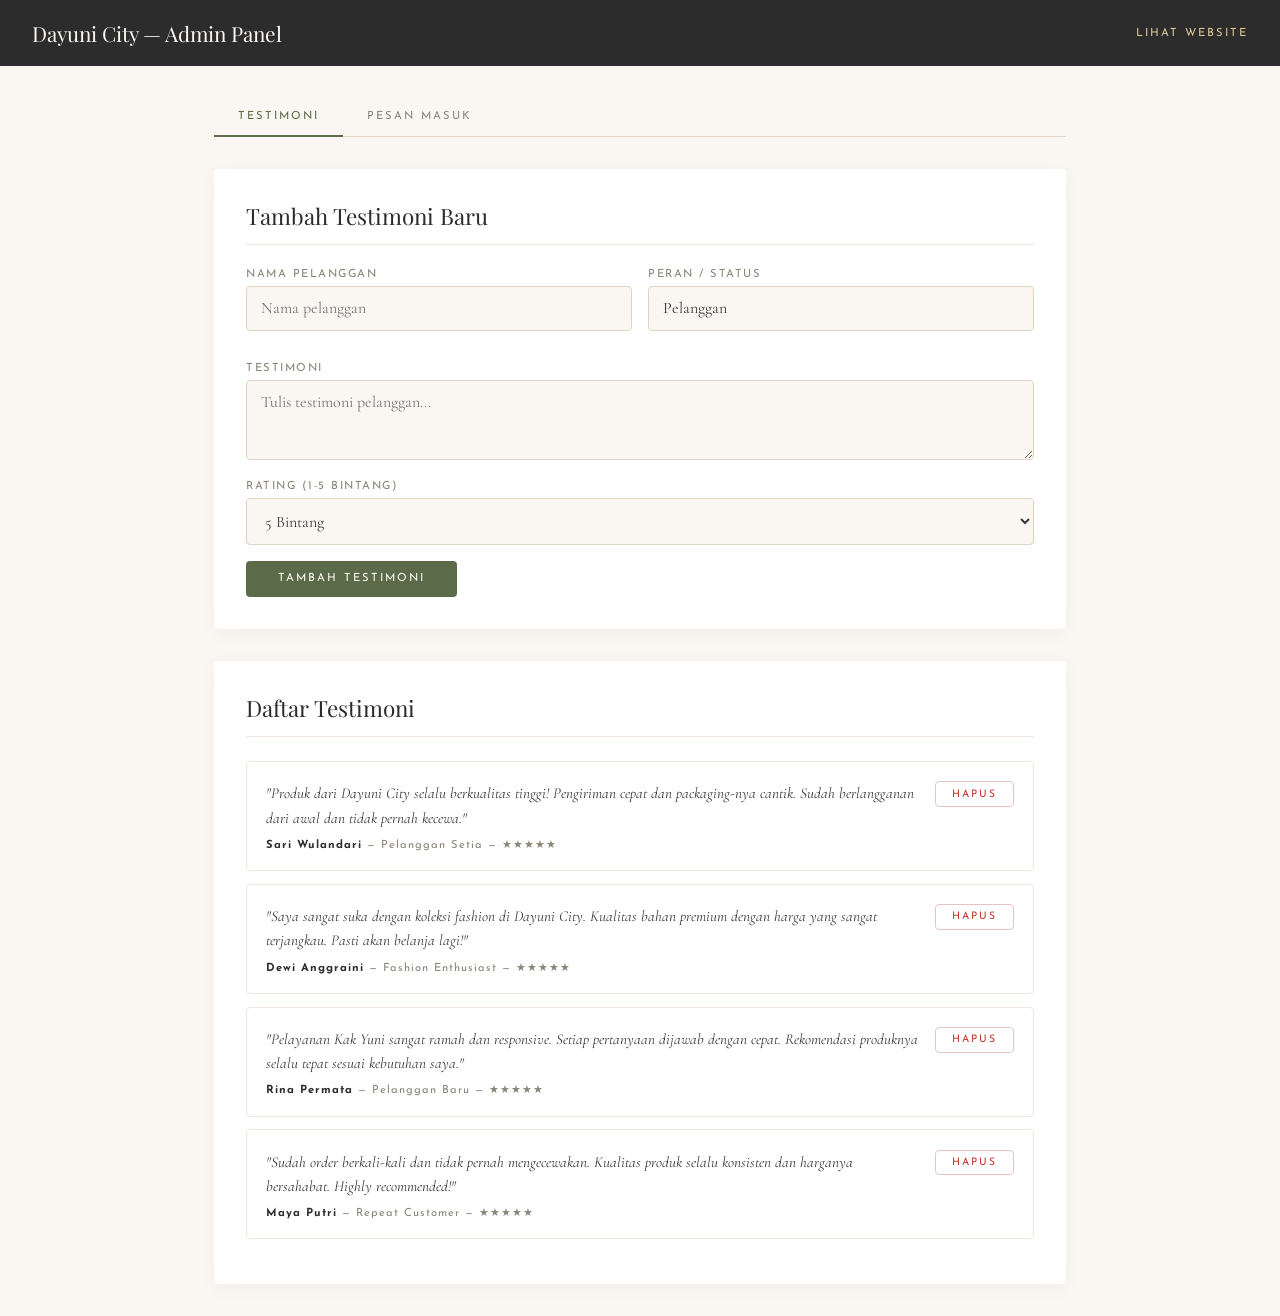
==== admin.html @ 839a608d "Initial Dayuni City website - elegant botanical theme" ====
<!DOCTYPE html>
<html lang="id">
<head>
  <meta charset="UTF-8">
  <meta name="viewport" content="width=device-width, initial-scale=1.0">
  <title>Admin — Dayuni City Testimoni</title>
  <meta name="robots" content="noindex, nofollow">
  <link rel="preconnect" href="https://fonts.googleapis.com">
  <link rel="preconnect" href="https://fonts.gstatic.com" crossorigin>
  <link href="https://fonts.googleapis.com/css2?family=Cormorant+Garamond:wght@300;400;500&family=Josefin+Sans:wght@300;400;500&family=Playfair+Display:wght@400;500;600&display=swap" rel="stylesheet">
  <style>
    :root {
      --cream: #FAF7F2;
      --ivory: #FFFDF8;
      --olive: #5B6B4A;
      --olive-dark: #47553A;
      --olive-light: #8B9E7C;
      --gold: #C9A96E;
      --gold-light: #DFC89A;
      --charcoal: #2C2C2C;
      --text: #3A3A3A;
      --text-muted: #8A8578;
      --blush: #F0E6DA;
      --blush-dark: #E2D4C4;
      --white: #FFFFFF;
      --radius: 4px;
      --font-display: 'Playfair Display', serif;
      --font-body: 'Cormorant Garamond', serif;
      --font-sans: 'Josefin Sans', sans-serif;
    }

    * { margin: 0; padding: 0; box-sizing: border-box; }

    body {
      font-family: var(--font-body);
      background: var(--cream);
      color: var(--text);
      min-height: 100vh;
    }

    .admin-header {
      background: var(--charcoal);
      color: var(--cream);
      padding: 1.2rem 2rem;
      display: flex;
      justify-content: space-between;
      align-items: center;
    }

    .admin-header h1 {
      font-family: var(--font-display);
      font-size: 1.3rem;
      font-weight: 400;
    }

    .admin-header a {
      font-family: var(--font-sans);
      font-size: 0.7rem;
      letter-spacing: 2px;
      text-transform: uppercase;
      color: var(--gold-light);
      text-decoration: none;
    }

    .admin-container {
      max-width: 900px;
      margin: 2rem auto;
      padding: 0 1.5rem;
    }

    .admin-section {
      background: var(--white);
      border-radius: var(--radius);
      padding: 2rem;
      margin-bottom: 2rem;
      box-shadow: 0 4px 20px rgba(0,0,0,0.04);
    }

    .admin-section h2 {
      font-family: var(--font-display);
      font-size: 1.4rem;
      font-weight: 400;
      margin-bottom: 1.5rem;
      color: var(--charcoal);
      padding-bottom: 0.8rem;
      border-bottom: 1px solid var(--blush);
    }

    .form-row {
      display: grid;
      grid-template-columns: 1fr 1fr;
      gap: 1rem;
      margin-bottom: 1rem;
    }

    .form-group {
      margin-bottom: 1rem;
    }

    .form-group label {
      display: block;
      font-family: var(--font-sans);
      font-size: 0.7rem;
      letter-spacing: 1.5px;
      text-transform: uppercase;
      color: var(--text-muted);
      margin-bottom: 0.4rem;
    }

    .form-group input,
    .form-group textarea,
    .form-group select {
      width: 100%;
      font-family: var(--font-body);
      font-size: 1rem;
      padding: 0.7rem 0.9rem;
      border: 1px solid var(--blush-dark);
      border-radius: var(--radius);
      background: var(--cream);
      color: var(--text);
      outline: none;
    }

    .form-group input:focus,
    .form-group textarea:focus {
      border-color: var(--olive-light);
    }

    .form-group textarea { resize: vertical; min-height: 80px; }

    .btn {
      font-family: var(--font-sans);
      font-size: 0.7rem;
      letter-spacing: 2px;
      text-transform: uppercase;
      padding: 0.8rem 2rem;
      border: none;
      border-radius: var(--radius);
      cursor: pointer;
      transition: all 0.3s ease;
    }

    .btn-add {
      background: var(--olive);
      color: var(--ivory);
    }

    .btn-add:hover { background: var(--olive-dark); }

    .btn-delete {
      background: transparent;
      color: #c0392b;
      border: 1px solid #e8c4c0;
      padding: 0.4rem 1rem;
      font-size: 0.65rem;
    }

    .btn-delete:hover {
      background: #c0392b;
      color: white;
    }

    .testimonial-list {
      list-style: none;
    }

    .testimonial-item {
      padding: 1.2rem;
      border: 1px solid var(--blush);
      border-radius: var(--radius);
      margin-bottom: 0.8rem;
      display: flex;
      justify-content: space-between;
      align-items: flex-start;
      gap: 1rem;
    }

    .testimonial-item-content {
      flex: 1;
    }

    .testimonial-item-text {
      font-style: italic;
      font-size: 0.95rem;
      color: var(--text);
      margin-bottom: 0.5rem;
      line-height: 1.6;
    }

    .testimonial-item-meta {
      font-family: var(--font-sans);
      font-size: 0.7rem;
      color: var(--text-muted);
      letter-spacing: 1px;
    }

    .testimonial-item-meta strong {
      color: var(--charcoal);
    }

    .empty-state {
      text-align: center;
      padding: 2rem;
      color: var(--text-muted);
      font-style: italic;
    }

    /* Messages section */
    .message-item {
      padding: 1.2rem;
      border: 1px solid var(--blush);
      border-radius: var(--radius);
      margin-bottom: 0.8rem;
    }

    .message-header {
      display: flex;
      justify-content: space-between;
      align-items: center;
      margin-bottom: 0.5rem;
    }

    .message-from {
      font-family: var(--font-display);
      font-weight: 500;
      color: var(--charcoal);
    }

    .message-date {
      font-family: var(--font-sans);
      font-size: 0.65rem;
      color: var(--text-muted);
      letter-spacing: 1px;
    }

    .message-email {
      font-size: 0.85rem;
      color: var(--olive);
      margin-bottom: 0.3rem;
    }

    .message-subject {
      font-family: var(--font-sans);
      font-size: 0.7rem;
      letter-spacing: 1px;
      text-transform: uppercase;
      color: var(--gold-dark);
      margin-bottom: 0.5rem;
    }

    .message-body {
      font-size: 0.95rem;
      line-height: 1.6;
      color: var(--text);
    }

    .tab-nav {
      display: flex;
      gap: 0;
      margin-bottom: 2rem;
      border-bottom: 1px solid var(--blush-dark);
    }

    .tab-btn {
      font-family: var(--font-sans);
      font-size: 0.7rem;
      letter-spacing: 2px;
      text-transform: uppercase;
      padding: 0.8rem 1.5rem;
      border: none;
      background: none;
      cursor: pointer;
      color: var(--text-muted);
      border-bottom: 2px solid transparent;
      margin-bottom: -1px;
      transition: all 0.3s ease;
    }

    .tab-btn.active {
      color: var(--olive);
      border-bottom-color: var(--olive);
    }

    .tab-content { display: none; }
    .tab-content.active { display: block; }

    @media (max-width: 600px) {
      .form-row { grid-template-columns: 1fr; }
      .admin-container { padding: 0 1rem; }
      .admin-section { padding: 1.5rem; }
    }
  </style>
</head>
<body>

  <header class="admin-header">
    <h1>Dayuni City — Admin Panel</h1>
    <a href="index.html">Lihat Website</a>
  </header>

  <div class="admin-container">

    <div class="tab-nav">
      <button class="tab-btn active" data-tab="testimoni">Testimoni</button>
      <button class="tab-btn" data-tab="pesan">Pesan Masuk</button>
    </div>

    <!-- Testimonials Tab -->
    <div class="tab-content active" id="tab-testimoni">
      <div class="admin-section">
        <h2>Tambah Testimoni Baru</h2>
        <form id="addTestimonialForm">
          <div class="form-row">
            <div class="form-group">
              <label>Nama Pelanggan</label>
              <input type="text" id="tName" required placeholder="Nama pelanggan">
            </div>
            <div class="form-group">
              <label>Peran / Status</label>
              <input type="text" id="tRole" placeholder="contoh: Pelanggan Setia" value="Pelanggan">
            </div>
          </div>
          <div class="form-group">
            <label>Testimoni</label>
            <textarea id="tText" required placeholder="Tulis testimoni pelanggan..."></textarea>
          </div>
          <div class="form-group">
            <label>Rating (1-5 bintang)</label>
            <select id="tStars">
              <option value="5">5 Bintang</option>
              <option value="4">4 Bintang</option>
              <option value="3">3 Bintang</option>
            </select>
          </div>
          <button type="submit" class="btn btn-add">Tambah Testimoni</button>
        </form>
      </div>

      <div class="admin-section">
        <h2>Daftar Testimoni</h2>
        <ul class="testimonial-list" id="testimonialList"></ul>
      </div>
    </div>

    <!-- Messages Tab -->
    <div class="tab-content" id="tab-pesan">
      <div class="admin-section">
        <h2>Pesan dari Formulir Kontak</h2>
        <div id="messagesList"></div>
      </div>
    </div>
  </div>

  <script>
    // Tab navigation
    document.querySelectorAll('.tab-btn').forEach(btn => {
      btn.addEventListener('click', () => {
        document.querySelectorAll('.tab-btn').forEach(b => b.classList.remove('active'));
        document.querySelectorAll('.tab-content').forEach(c => c.classList.remove('active'));
        btn.classList.add('active');
        document.getElementById('tab-' + btn.dataset.tab).classList.add('active');
      });
    });

    // Default testimonials
    const defaultTestimonials = [
      { text: 'Produk dari Dayuni City selalu berkualitas tinggi! Pengiriman cepat dan packaging-nya cantik. Sudah berlangganan dari awal dan tidak pernah kecewa.', author: 'Sari Wulandari', role: 'Pelanggan Setia', stars: 5 },
      { text: 'Saya sangat suka dengan koleksi fashion di Dayuni City. Kualitas bahan premium dengan harga yang sangat terjangkau. Pasti akan belanja lagi!', author: 'Dewi Anggraini', role: 'Fashion Enthusiast', stars: 5 },
      { text: 'Pelayanan Kak Yuni sangat ramah dan responsive. Setiap pertanyaan dijawab dengan cepat. Rekomendasi produknya selalu tepat sesuai kebutuhan saya.', author: 'Rina Permata', role: 'Pelanggan Baru', stars: 5 },
      { text: 'Sudah order berkali-kali dan tidak pernah mengecewakan. Kualitas produk selalu konsisten dan harganya bersahabat. Highly recommended!', author: 'Maya Putri', role: 'Repeat Customer', stars: 5 }
    ];

    let testimonials = JSON.parse(localStorage.getItem('dayuni_testimonials')) || defaultTestimonials;

    function renderList() {
      const list = document.getElementById('testimonialList');
      if (testimonials.length === 0) {
        list.innerHTML = '<div class="empty-state">Belum ada testimoni. Tambahkan yang pertama!</div>';
        return;
      }
      list.innerHTML = testimonials.map((t, i) => `
        <li class="testimonial-item">
          <div class="testimonial-item-content">
            <div class="testimonial-item-text">"${t.text}"</div>
            <div class="testimonial-item-meta"><strong>${t.author}</strong> — ${t.role} — ${'★'.repeat(t.stars)}</div>
          </div>
          <button class="btn btn-delete" onclick="deleteTestimonial(${i})">Hapus</button>
        </li>
      `).join('');
    }

    function deleteTestimonial(index) {
      if (confirm('Hapus testimoni ini?')) {
        testimonials.splice(index, 1);
        localStorage.setItem('dayuni_testimonials', JSON.stringify(testimonials));
        renderList();
      }
    }

    document.getElementById('addTestimonialForm').addEventListener('submit', (e) => {
      e.preventDefault();
      testimonials.push({
        text: document.getElementById('tText').value,
        author: document.getElementById('tName').value,
        role: document.getElementById('tRole').value || 'Pelanggan',
        stars: parseInt(document.getElementById('tStars').value)
      });
      localStorage.setItem('dayuni_testimonials', JSON.stringify(testimonials));
      renderList();
      e.target.reset();
      document.getElementById('tRole').value = 'Pelanggan';
    });

    // Messages
    function renderMessages() {
      const container = document.getElementById('messagesList');
      const messages = JSON.parse(localStorage.getItem('dayuni_messages')) || [];
      if (messages.length === 0) {
        container.innerHTML = '<div class="empty-state">Belum ada pesan masuk.</div>';
        return;
      }
      container.innerHTML = messages.reverse().map(m => {
        const date = new Date(m.date);
        const dateStr = date.toLocaleDateString('id-ID', { day: 'numeric', month: 'long', year: 'numeric' });
        return `
          <div class="message-item">
            <div class="message-header">
              <span class="message-from">${m.nama}</span>
              <span class="message-date">${dateStr}</span>
            </div>
            <div class="message-email">${m.email}</div>
            ${m.subjek ? `<div class="message-subject">${m.subjek}</div>` : ''}
            <div class="message-body">${m.pesan}</div>
          </div>
        `;
      }).join('');
    }

    renderList();
    renderMessages();
  </script>
</body>
</html>
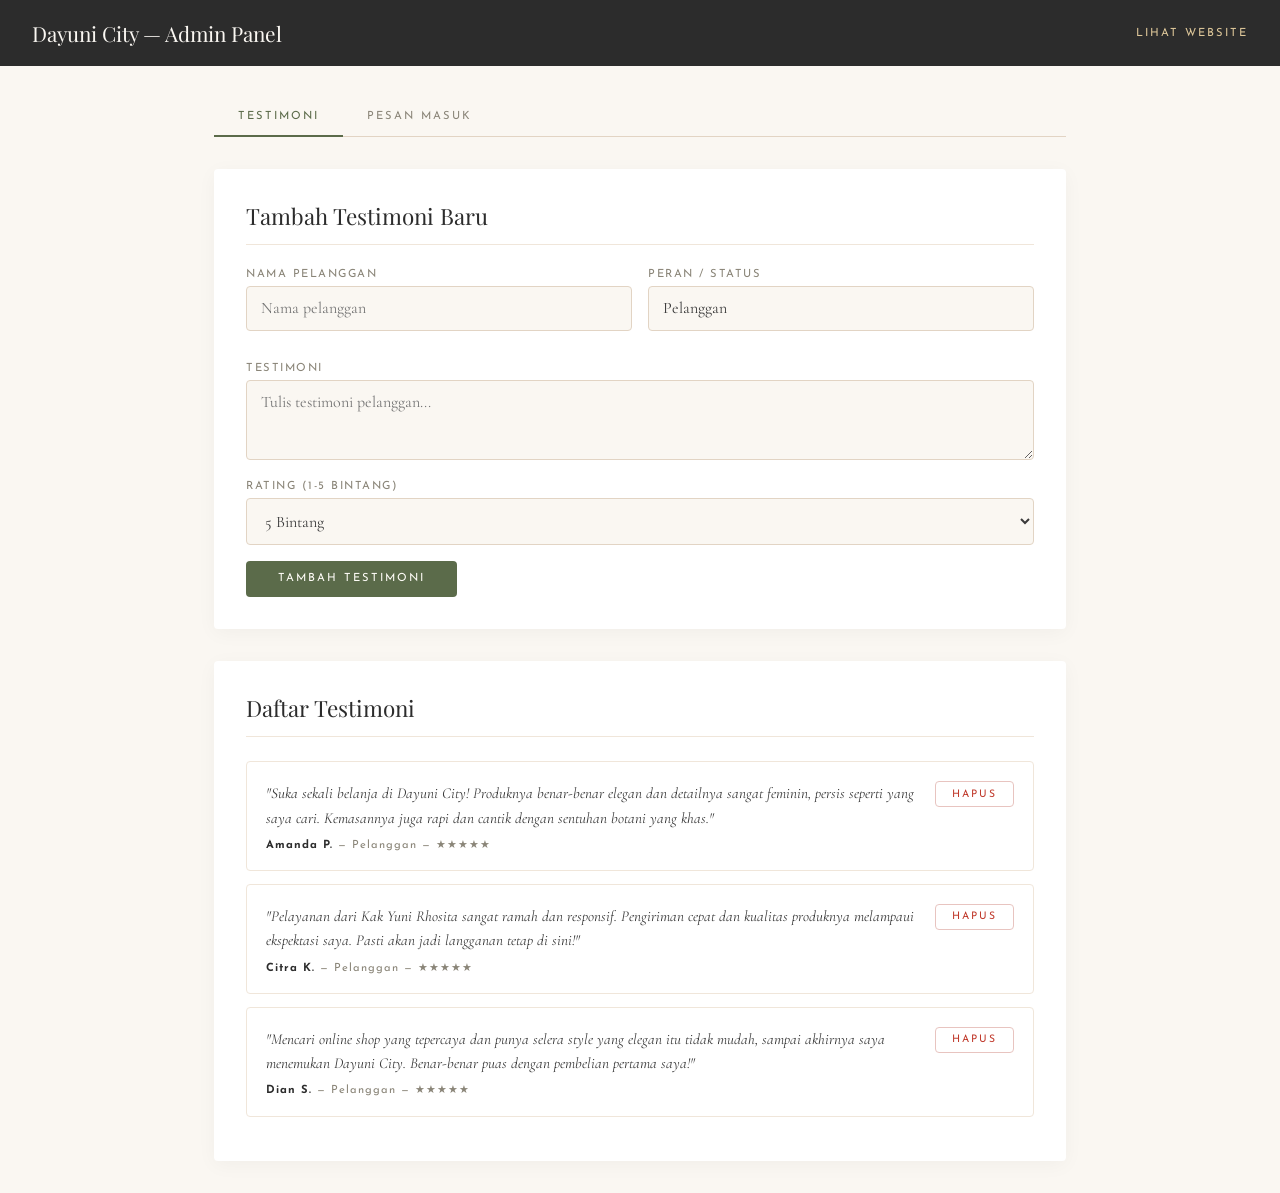
==== commit 5e9cb09d: "Update About text and testimonials with client content" ====
--- a/admin.html
+++ b/admin.html
@@ -364,10 +364,9 @@
 
     // Default testimonials
     const defaultTestimonials = [
-      { text: 'Produk dari Dayuni City selalu berkualitas tinggi! Pengiriman cepat dan packaging-nya cantik. Sudah berlangganan dari awal dan tidak pernah kecewa.', author: 'Sari Wulandari', role: 'Pelanggan Setia', stars: 5 },
-      { text: 'Saya sangat suka dengan koleksi fashion di Dayuni City. Kualitas bahan premium dengan harga yang sangat terjangkau. Pasti akan belanja lagi!', author: 'Dewi Anggraini', role: 'Fashion Enthusiast', stars: 5 },
-      { text: 'Pelayanan Kak Yuni sangat ramah dan responsive. Setiap pertanyaan dijawab dengan cepat. Rekomendasi produknya selalu tepat sesuai kebutuhan saya.', author: 'Rina Permata', role: 'Pelanggan Baru', stars: 5 },
-      { text: 'Sudah order berkali-kali dan tidak pernah mengecewakan. Kualitas produk selalu konsisten dan harganya bersahabat. Highly recommended!', author: 'Maya Putri', role: 'Repeat Customer', stars: 5 }
+      { text: 'Suka sekali belanja di Dayuni City! Produknya benar-benar elegan dan detailnya sangat feminin, persis seperti yang saya cari. Kemasannya juga rapi dan cantik dengan sentuhan botani yang khas.', author: 'Amanda P.', role: 'Pelanggan', stars: 5 },
+      { text: 'Pelayanan dari Kak Yuni Rhosita sangat ramah dan responsif. Pengiriman cepat dan kualitas produknya melampaui ekspektasi saya. Pasti akan jadi langganan tetap di sini!', author: 'Citra K.', role: 'Pelanggan', stars: 5 },
+      { text: 'Mencari online shop yang tepercaya dan punya selera style yang elegan itu tidak mudah, sampai akhirnya saya menemukan Dayuni City. Benar-benar puas dengan pembelian pertama saya!', author: 'Dian S.', role: 'Pelanggan', stars: 5 }
     ];
 
     let testimonials = JSON.parse(localStorage.getItem('dayuni_testimonials')) || defaultTestimonials;
